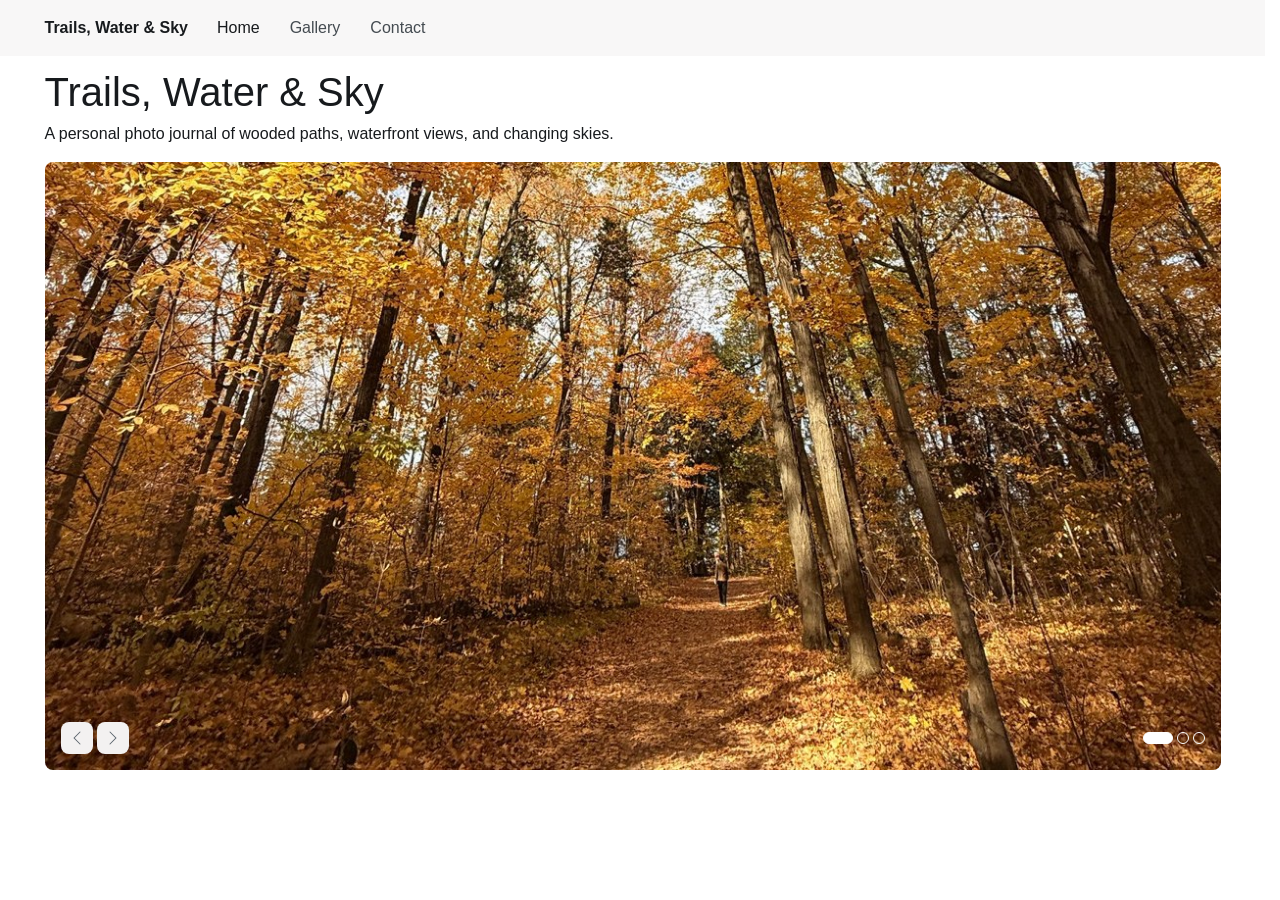
==== index.html @ 31729193 "v2" ====
<!DOCTYPE html>
<html lang="en">
<head>
    <meta charset="UTF-8">
    <meta name="viewport" content="width=device-width, initial-scale=1.0">
    <title>Home | Trails, Water &amp; Sky</title>

    <link rel="stylesheet" href="css/bootstrap.min.css">
    <link rel="stylesheet" href="css/style.css">

    <script type="module" src="js/bootstrap.bundle.min.js"></script>
</head>
<body>

    <!-- The navbar toggler uses data-bs-target to open the drawer with id="site-menu". -->

    <nav class="navbar md:navbar-expand bg-1 fg-2" aria-label="Main navigation">
        <div class="container">
            <a class="navbar-brand fw-bold" href="index.html">Trails, Water &amp; Sky</a>
            <button class="btn-icon navbar-toggler" type="button"
            data-bs-toggle="drawer" data-bs-target="#site-menu"
            aria-controls="site-menu" aria-label="Open navigation">
            <span class="navbar-toggler-icon" aria-hidden="true"></span>
        </button>

        <dialog class="drawer drawer-end" id="site-menu" aria-labelledby="site-menu-title">
            <div class="drawer-header">
                <p class="drawer-title fw-bold" id="site-menu-title">Menu</p>
                <button type="button" class="btn-close" data-bs-dismiss="drawer" aria-label="Close navigation"></button>
            </div>

            <div class="drawer-body">
                <ul class="navbar-nav">
                    <li class="nav-item"><a class="nav-link active" aria-current="page" href="index.html">Home</a></li>
                    <li class="nav-item"><a class="nav-link" href="index.html#gallery">Gallery</a></li>
                    <li class="nav-item"><a class="nav-link" href="contact.html">Contact</a></li>
                </ul>
            </div>
        </dialog>
        </div>
    </nav>


    <main class="container my-4">
        <h1>Trails, Water &amp; Sky</h1>
        <p>A personal photo journal of wooded paths, waterfront views, and changing skies.</p>

        <!-- All carousel controls target the same carousel ID. -->

        <div class="carousel carousel-overlay slide" id="photo-carousel">
            <div class="carousel-inner rounded-5">
                <div class="carousel-item active">
                    <img src="images/golden-trail copy.jpg" class="d-block w-100" alt="Golden leaves and tall tree trunks beside a leaf-covered woodland trail">
                </div>

                <div class="carousel-item">
                    <img src="images/blue-sky copy.jpg" class="d-block w-100" alt="White clouds in a blue sky framed by leafy branches on the right">
                </div>

                <div class="carousel-item">
                    <img src="images/sun-over-water copy.jpg" class="d-block w-100" alt="A bird skims rippled water below a low orange sun and its reflection">
                </div>
            </div>

            <div class="carousel-overlay-controls">
                <div>
                    <button class="btn-icon btn-sm btn-subtle theme-secondary" type="button"
                    data-bs-target="#photo-carousel" data-bs-slide="prev">
                <span class="carousel-icon-prev" aria-hidden="true"></span>
                <span class="visually-hidden">Previous</span>
            </button>

            <button class="btn-icon btn-sm btn-subtle theme-secondary" type="button"
            data-bs-target="#photo-carousel" data-bs-slide="next">
            <span class="carousel-icon-next" aria-hidden="true"></span>
            <span class="visually-hidden">Next</span>
        </button>
        </div>

        <div class="carousel-indicators">
            <button type="button" data-bs-target="#photo-carousel" data-bs-slide-to="0"
            class="active" aria-current="true" aria-label="Slide 1"></button>
            <button type="button" data-bs-target="#photo-carousel" data-bs-slide-to="1"
            aria-label="Slide 2"></button>
            <button type="button" data-bs-target="#photo-carousel" data-bs-slide-to="2"
            aria-label="Slide 3"></button>
        </div>
    </div>
</div>




</main>
    
</body>
</html>
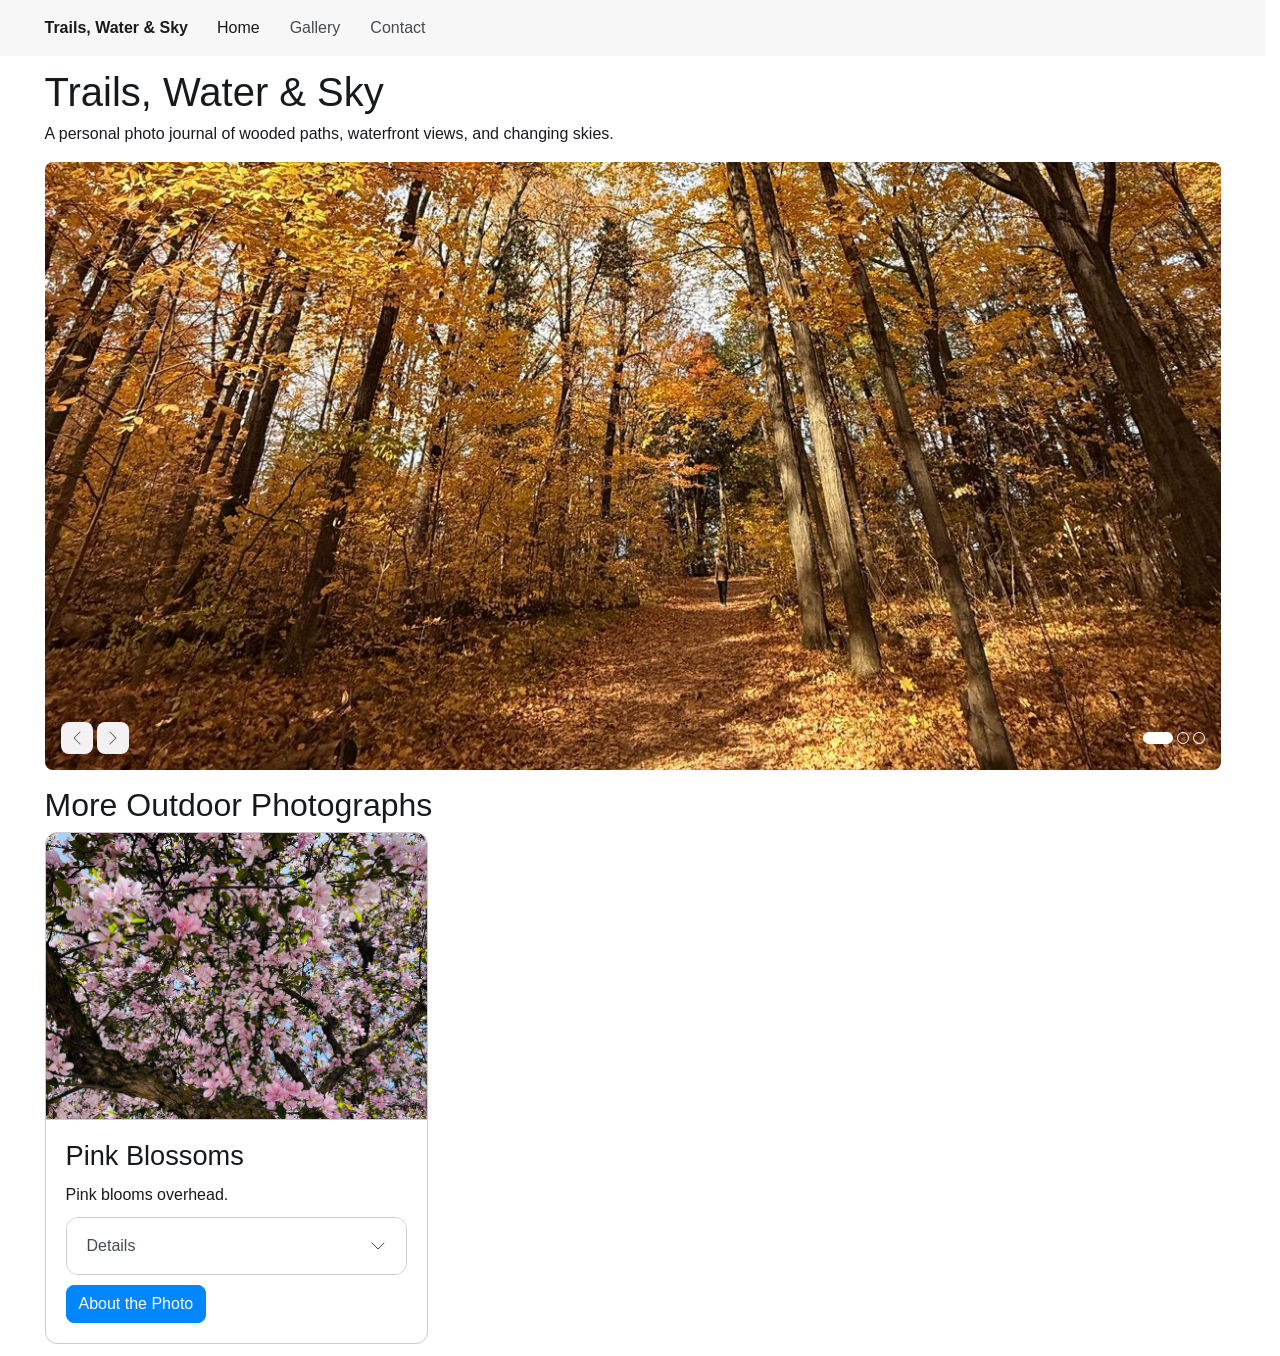
==== commit 29f946ae: "v3" ====
--- a/index.html
+++ b/index.html
@@ -90,6 +90,52 @@
 </div>
 
 
+<section class="mt-5" id="gallery">
+    <h2 class="mb-3">More Outdoor Photographs</h2>
+
+    <!-- The Bootstrap grid shows 1 card per row on small screens, 2 at middle, and 3 at large. -->
+    
+    <div class="row g-4">
+        <section class="col-12 md:col-6 lg:col-4">
+            <section class="card h-100">
+                <img src="images/pink-blossoms copy.jpg" class="card-img-top" alt="Pink blossoms and green leaves spread across dark tree branches">
+                <div class="card-body">
+                    <h3 class="card-title">Pink Blossoms</h3>
+                    <p class="card-text">Pink blooms overhead.</p>
+                    <div class="accordion">
+                        <details class="accordion-item">
+                            <summary class="accordion-header">
+                                Details
+                                <svg class="accordion-icon" viewBox="0 0 16 16" fill="none" stroke="currentColor"
+                                stroke-linecap="round" stroke-linejoin="round" aria-hidden="true">
+                                <path d="m2 5 6 6 6-6"></path>
+                            </svg>
+                            </summary>
+
+                            <div class="accordion-body">
+                                <p class="mb-0">From underneath the tree, the blossoms fill almost the entire frame. Small gaps between the branches reveal patches of blue sky.</p>
+                            </div>
+                        </details>
+                    </div>
+
+                    <button type="button" class="btn-solid theme-primary mt-auto"
+                    data-bs-toggle="dialog" data-bs-target="#pink-blossoms-dialog">
+                About the Photo
+            </button>
+            <dialog class="dialog" id="pink-blossoms-dialog" aria-labelledby="pink-blossoms-title">
+                <div class="dialog-header">
+                    <h4 class="dialog-title" id="pink-blossoms-title">Pink Blossoms</h4>
+                    <button type="button" class="btn-close" data-bs-dismiss="dialog"
+                    aria-label="Close"></button>
+                </div>
+                
+            </dialog>
+                </div>
+            </section>
+        </section>
+    </div>
+</section>
+
 
 
 </main>
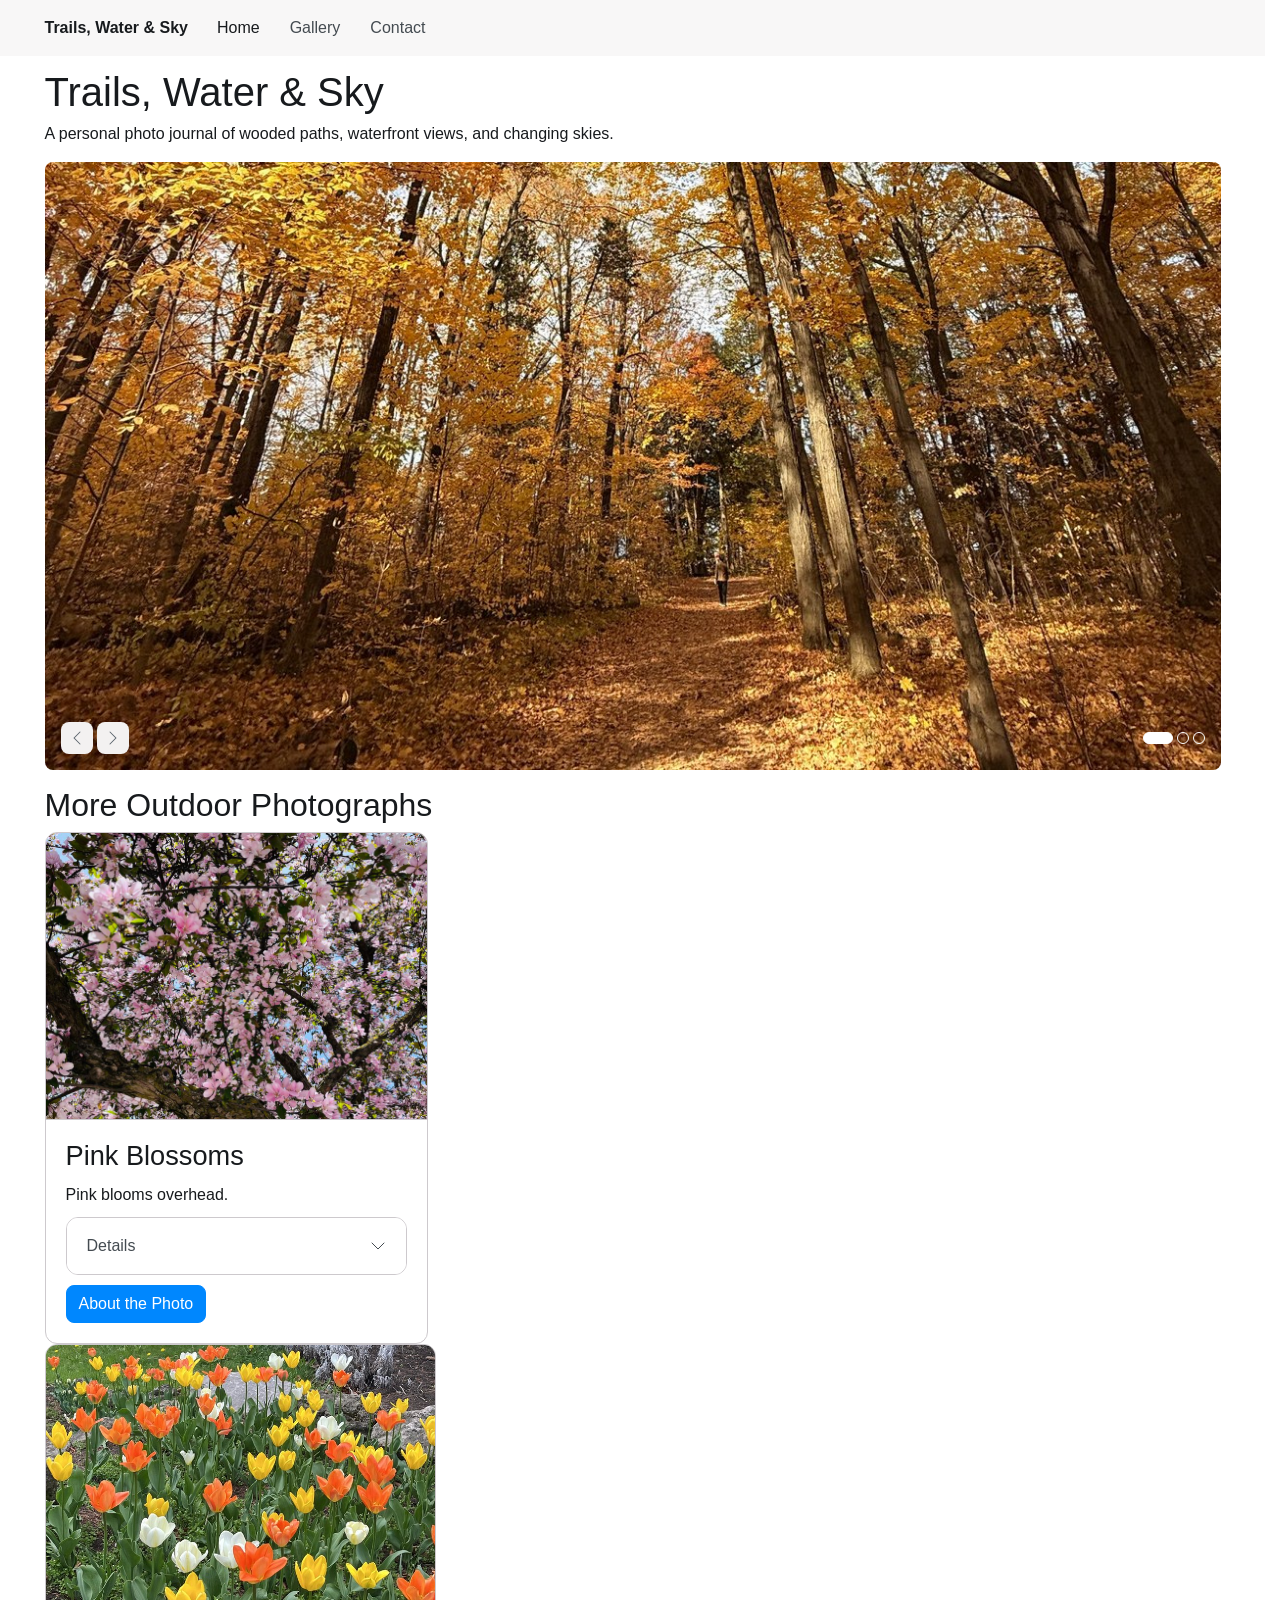
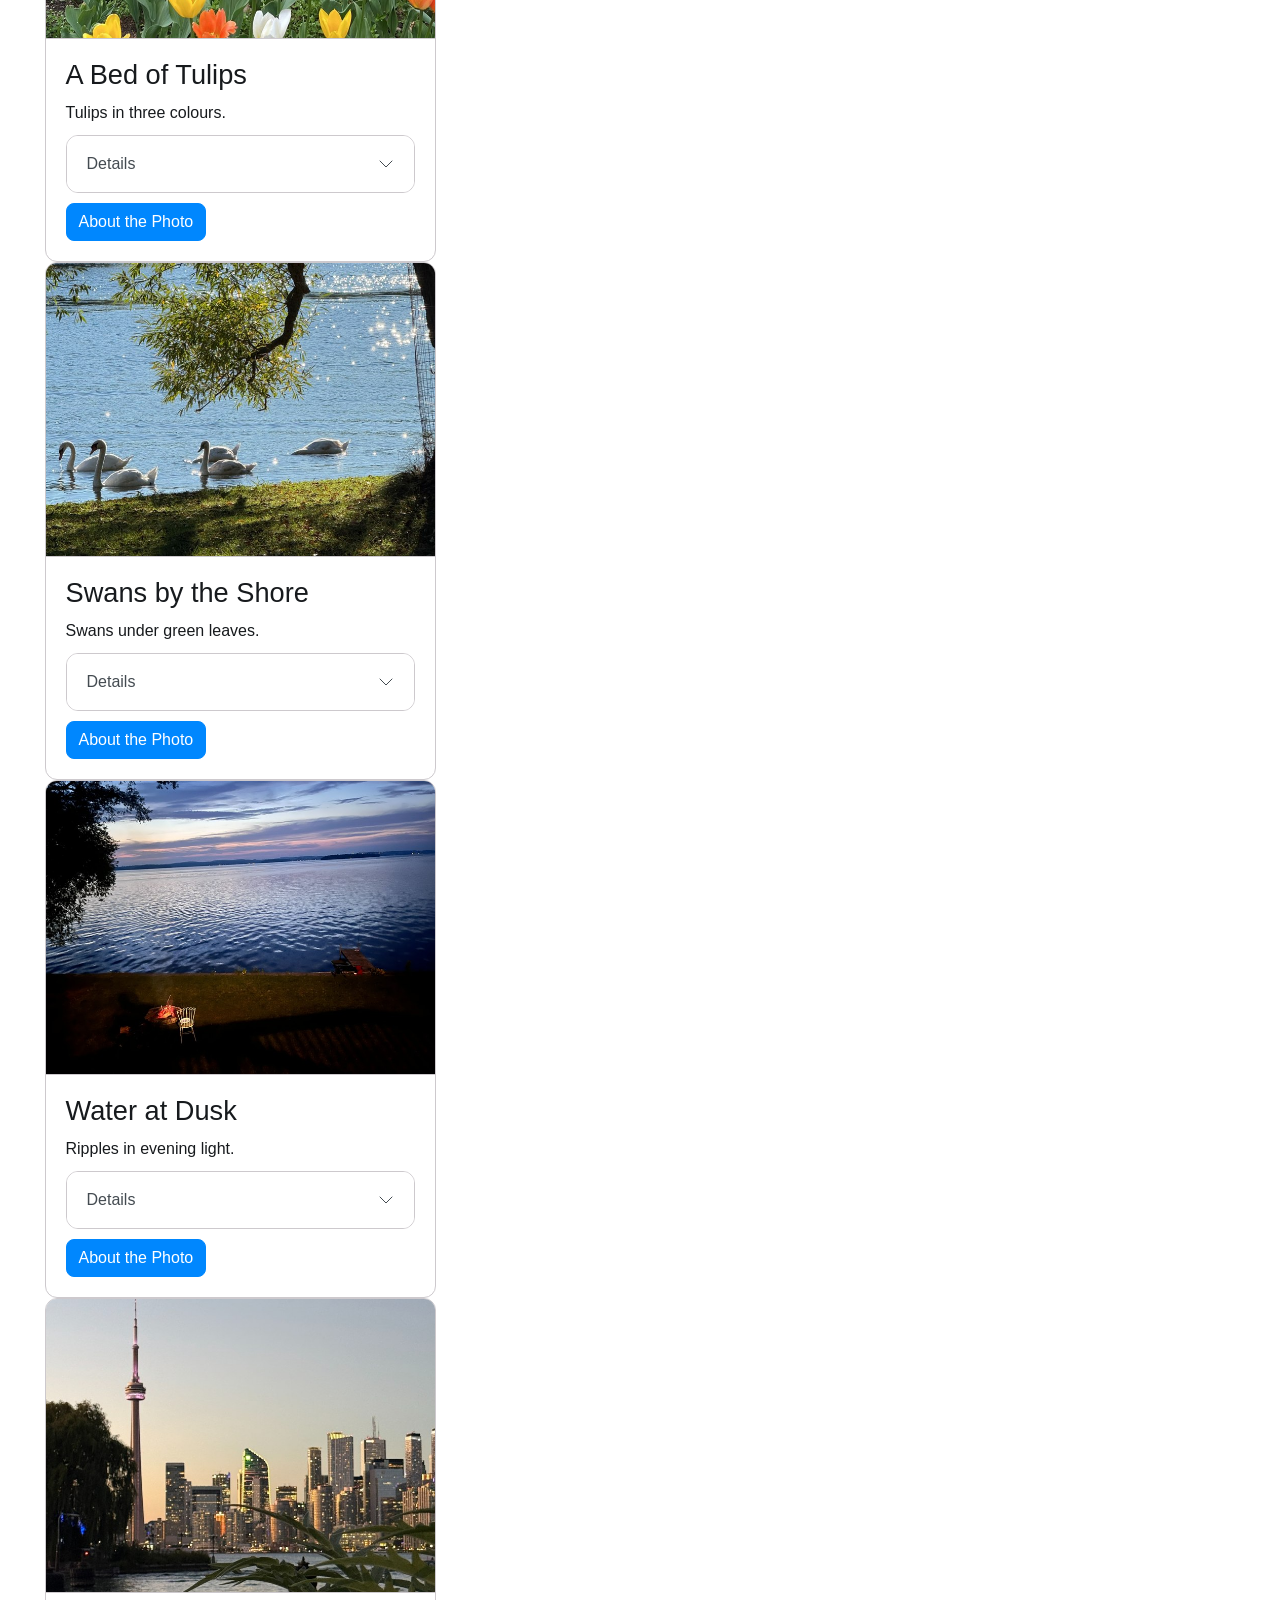
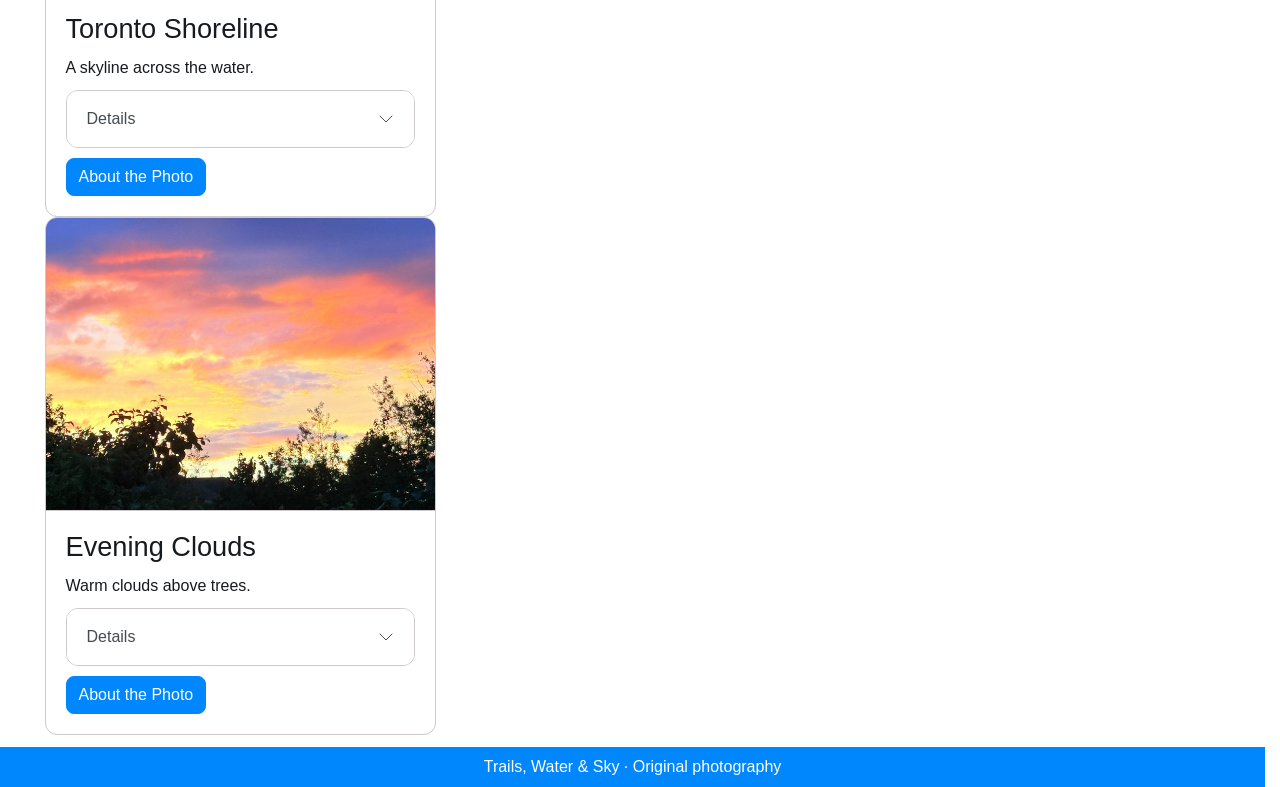
==== commit 4f84058b: "v4" ====
--- a/index.html
+++ b/index.html
@@ -128,17 +128,234 @@
                     <button type="button" class="btn-close" data-bs-dismiss="dialog"
                     aria-label="Close"></button>
                 </div>
-                
-            </dialog>
-                </div>
-            </section>
-        </section>
-    </div>
-</section>
-
-
-
-</main>
-    
+
+           <div class="dialog-body">
+                  <p class="mb-0">The low viewpoint gives the branches room to cross the frame. A thick branch leads from the lower edge into the clusters of flowers.</p>
+                </div>
+                <div class="dialog-footer">
+                  <button type="button" class="btn-solid theme-secondary"
+                    data-bs-dismiss="dialog">Close</button>
+                </div>
+              </dialog>
+            </div>
+          </section>
+        </div>
+
+        <div class="col-12 md:col-6 lg:col-4">
+          <section class="card h-100">
+            <img src="images/tulip-bed copy.jpg" class="card-img-top" alt="Orange, yellow, and white tulips rising from a bed of green leaves">
+            <div class="card-body">
+              <h3 class="card-title">A Bed of Tulips</h3>
+              <p class="card-text">Tulips in three colours.</p>
+              <div class="accordion">
+                <details class="accordion-item">
+                  <summary class="accordion-header">
+                    Details
+                    <svg class="accordion-icon" viewBox="0 0 16 16" fill="none" stroke="currentColor"
+                      stroke-linecap="round" stroke-linejoin="round" aria-hidden="true">
+                      <path d="m2 5 6 6 6-6"></path>
+                    </svg>
+                  </summary>
+                  <div class="accordion-body">
+                    <p class="mb-0">Orange, yellow, and white tulips repeat across the bed. Their green leaves make the different colours easy to pick out.</p>
+                  </div>
+                </details>
+              </div>
+              <button type="button" class="btn-solid theme-primary mt-auto"
+                data-bs-toggle="dialog" data-bs-target="#tulips-dialog">
+                About the Photo
+              </button>
+              <dialog class="dialog" id="tulips-dialog" aria-labelledby="tulips-title">
+                <div class="dialog-header">
+                  <h4 class="dialog-title" id="tulips-title">A Bed of Tulips</h4>
+                  <button type="button" class="btn-close" data-bs-dismiss="dialog"
+                    aria-label="Close"></button>
+                </div>
+                <div class="dialog-body">
+                  <p class="mb-0">Look for the taller flowers near the back. The repeated stems help connect the foreground flowers to the rest of the bed.</p>
+                </div>
+                <div class="dialog-footer">
+                  <button type="button" class="btn-solid theme-secondary"
+                    data-bs-dismiss="dialog">Close</button>
+                </div>
+              </dialog>
+            </div>
+          </section>
+        </div>
+
+        <div class="col-12 md:col-6 lg:col-4">
+          <section class="card h-100">
+            <img src="images/shore-swans copy.jpg" class="card-img-top" alt="White swans swimming in blue water below overhanging green branches">
+            <div class="card-body">
+              <h3 class="card-title">Swans by the Shore</h3>
+              <p class="card-text">Swans under green leaves.</p>
+              <div class="accordion">
+                <details class="accordion-item">
+                  <summary class="accordion-header">
+                    Details
+                    <svg class="accordion-icon" viewBox="0 0 16 16" fill="none" stroke="currentColor"
+                      stroke-linecap="round" stroke-linejoin="round" aria-hidden="true">
+                      <path d="m2 5 6 6 6-6"></path>
+                    </svg>
+                  </summary>
+                  <div class="accordion-body">
+                    <p class="mb-0">The swans gather near the bank, just below the hanging branches. Bright points of reflected light dot the water around them.</p>
+                  </div>
+                </details>
+              </div>
+              <button type="button" class="btn-solid theme-primary mt-auto"
+                data-bs-toggle="dialog" data-bs-target="#shore-swans-dialog">
+                About the Photo
+              </button>
+              <dialog class="dialog" id="shore-swans-dialog" aria-labelledby="shore-swans-title">
+                <div class="dialog-header">
+                  <h4 class="dialog-title" id="shore-swans-title">Swans by the Shore</h4>
+                  <button type="button" class="btn-close" data-bs-dismiss="dialog"
+                    aria-label="Close"></button>
+                </div>
+                <div class="dialog-body">
+                  <p class="mb-0">The photograph looks out from a shaded bank. Compare the dark plants along the edge with the lighter birds on the open water.</p>
+                </div>
+                <div class="dialog-footer">
+                  <button type="button" class="btn-solid theme-secondary"
+                    data-bs-dismiss="dialog">Close</button>
+                </div>
+              </dialog>
+            </div>
+          </section>
+        </div>
+
+        <div class="col-12 md:col-6 lg:col-4">
+          <section class="card h-100">
+            <img src="images/water-at-dusk copy.jpg" class="card-img-top" alt="A pink evening sky over rippling water, with a dock and a small fire at the shore">
+            <div class="card-body">
+              <h3 class="card-title">Water at Dusk</h3>
+              <p class="card-text">Ripples in evening light.</p>
+              <div class="accordion">
+                <details class="accordion-item">
+                  <summary class="accordion-header">
+                    Details
+                    <svg class="accordion-icon" viewBox="0 0 16 16" fill="none" stroke="currentColor"
+                      stroke-linecap="round" stroke-linejoin="round" aria-hidden="true">
+                      <path d="m2 5 6 6 6-6"></path>
+                    </svg>
+                  </summary>
+                  <div class="accordion-body">
+                    <p class="mb-0">A strip of pink remains above the far shore. Lower in the frame, a small fire adds a patch of warm colour beside the blue water.</p>
+                  </div>
+                </details>
+              </div>
+              <button type="button" class="btn-solid theme-primary mt-auto"
+                data-bs-toggle="dialog" data-bs-target="#water-at-dusk-dialog">
+                About the Photo
+              </button>
+              <dialog class="dialog" id="water-at-dusk-dialog" aria-labelledby="water-at-dusk-title">
+                <div class="dialog-header">
+                  <h4 class="dialog-title" id="water-at-dusk-title">Water at Dusk</h4>
+                  <button type="button" class="btn-close" data-bs-dismiss="dialog"
+                    aria-label="Close"></button>
+                </div>
+                <div class="dialog-body">
+                  <p class="mb-0">The dock and the chair give the foreground a sense of scale. The eye can move from the small fire to the wide stretch of water.</p>
+                </div>
+                <div class="dialog-footer">
+                  <button type="button" class="btn-solid theme-secondary"
+                    data-bs-dismiss="dialog">Close</button>
+                </div>
+              </dialog>
+            </div>
+          </section>
+        </div>
+
+        <div class="col-12 md:col-6 lg:col-4">
+          <section class="card h-100">
+            <img src="images/toronto-waterfront copy.jpg" class="card-img-top" alt="The CN Tower and Toronto skyline beyond water and foreground leaves">
+            <div class="card-body">
+              <h3 class="card-title">Toronto Shoreline</h3>
+              <p class="card-text">A skyline across the water.</p>
+              <div class="accordion">
+                <details class="accordion-item">
+                  <summary class="accordion-header">
+                    Details
+                    <svg class="accordion-icon" viewBox="0 0 16 16" fill="none" stroke="currentColor"
+                      stroke-linecap="round" stroke-linejoin="round" aria-hidden="true">
+                      <path d="m2 5 6 6 6-6"></path>
+                    </svg>
+                  </summary>
+                  <div class="accordion-body">
+                    <p class="mb-0">The CN Tower rises on the left as lights appear in the buildings across the water. The leaves near the camera give the scene depth.</p>
+                  </div>
+                </details>
+              </div>
+              <button type="button" class="btn-solid theme-primary mt-auto"
+                data-bs-toggle="dialog" data-bs-target="#toronto-waterfront-dialog">
+                About the Photo
+              </button>
+              <dialog class="dialog" id="toronto-waterfront-dialog" aria-labelledby="toronto-waterfront-title">
+                <div class="dialog-header">
+                  <h4 class="dialog-title" id="toronto-waterfront-title">Toronto Shoreline</h4>
+                  <button type="button" class="btn-close" data-bs-dismiss="dialog"
+                    aria-label="Close"></button>
+                </div>
+                <div class="dialog-body">
+                  <p class="mb-0">The waterfront viewpoint keeps the water visible between the leaves and buildings. Look at how the tower separates from the lower skyline.</p>
+                </div>
+                <div class="dialog-footer">
+                  <button type="button" class="btn-solid theme-secondary"
+                    data-bs-dismiss="dialog">Close</button>
+                </div>
+              </dialog>
+            </div>
+          </section>
+        </div>
+
+        <div class="col-12 md:col-6 lg:col-4">
+          <section class="card h-100">
+            <img src="images/evening-clouds copy.jpg" class="card-img-top" alt="Orange and pink clouds below a deep blue sky and above dark treetops">
+            <div class="card-body">
+              <h3 class="card-title">Evening Clouds</h3>
+              <p class="card-text">Warm clouds above trees.</p>
+              <div class="accordion">
+                <details class="accordion-item">
+                  <summary class="accordion-header">
+                    Details
+                    <svg class="accordion-icon" viewBox="0 0 16 16" fill="none" stroke="currentColor"
+                      stroke-linecap="round" stroke-linejoin="round" aria-hidden="true">
+                      <path d="m2 5 6 6 6-6"></path>
+                    </svg>
+                  </summary>
+                  <div class="accordion-body">
+                    <p class="mb-0">The sky moves from deep blue at the top to orange and pink lower down. Dark trees give the brighter clouds a clear edge.</p>
+                  </div>
+                </details>
+              </div>
+              <button type="button" class="btn-solid theme-primary mt-auto"
+                data-bs-toggle="dialog" data-bs-target="#evening-clouds-dialog">
+                About the Photo
+              </button>
+              <dialog class="dialog" id="evening-clouds-dialog" aria-labelledby="evening-clouds-title">
+                <div class="dialog-header">
+                  <h4 class="dialog-title" id="evening-clouds-title">Evening Clouds</h4>
+                  <button type="button" class="btn-close" data-bs-dismiss="dialog"
+                    aria-label="Close"></button>
+                </div>
+                <div class="dialog-body">
+                  <p class="mb-0">The branches occupy only the bottom of the frame. Leaving the upper area open lets the layers of colour carry the image.</p>
+                </div>
+                <div class="dialog-footer">
+                  <button type="button" class="btn-solid theme-secondary"
+                    data-bs-dismiss="dialog">Close</button>
+                </div>
+              </dialog>
+            </div>
+          </section>
+        </div>
+      </div>
+    </section>
+  </main>
+
+  <footer class="bg-primary fg-contrast-primary text-center p-3">
+    <p class="mb-0">Trails, Water &amp; Sky · Original photography</p>
+  </footer>
 </body>
 </html>
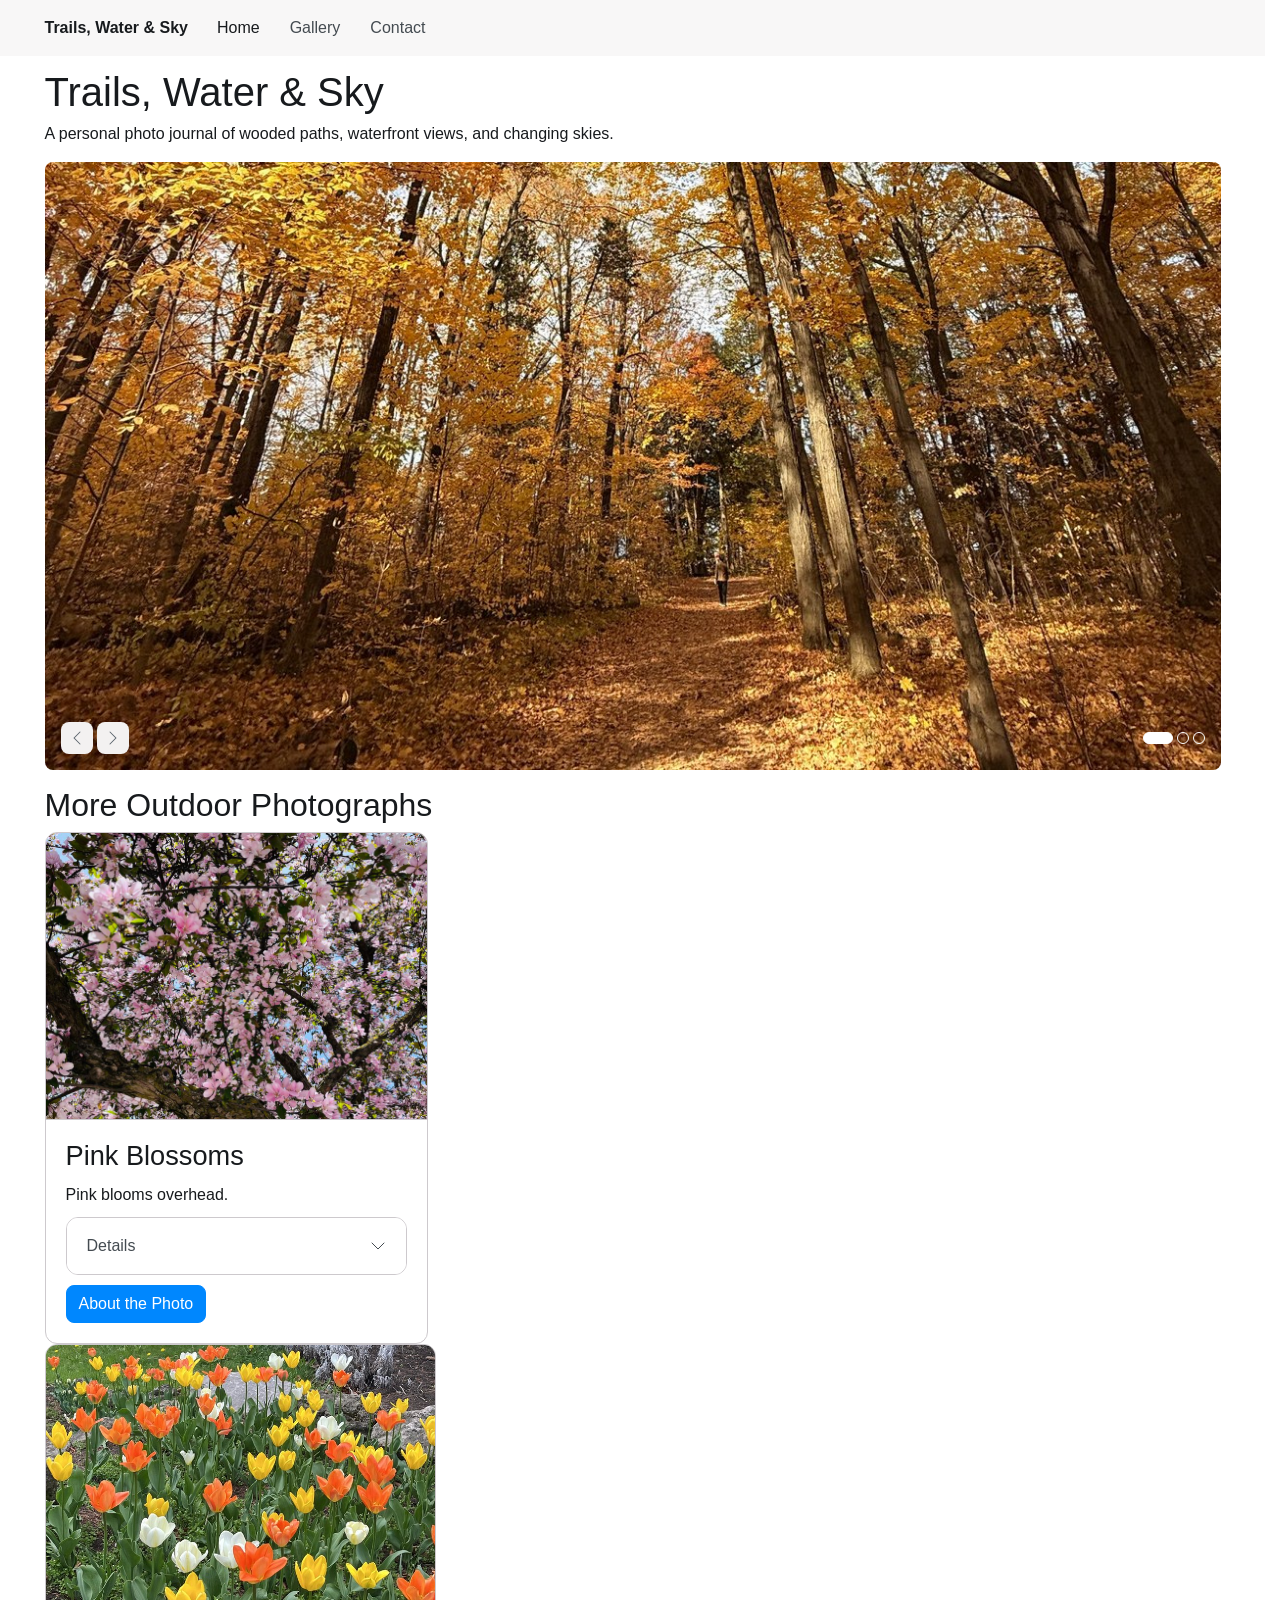
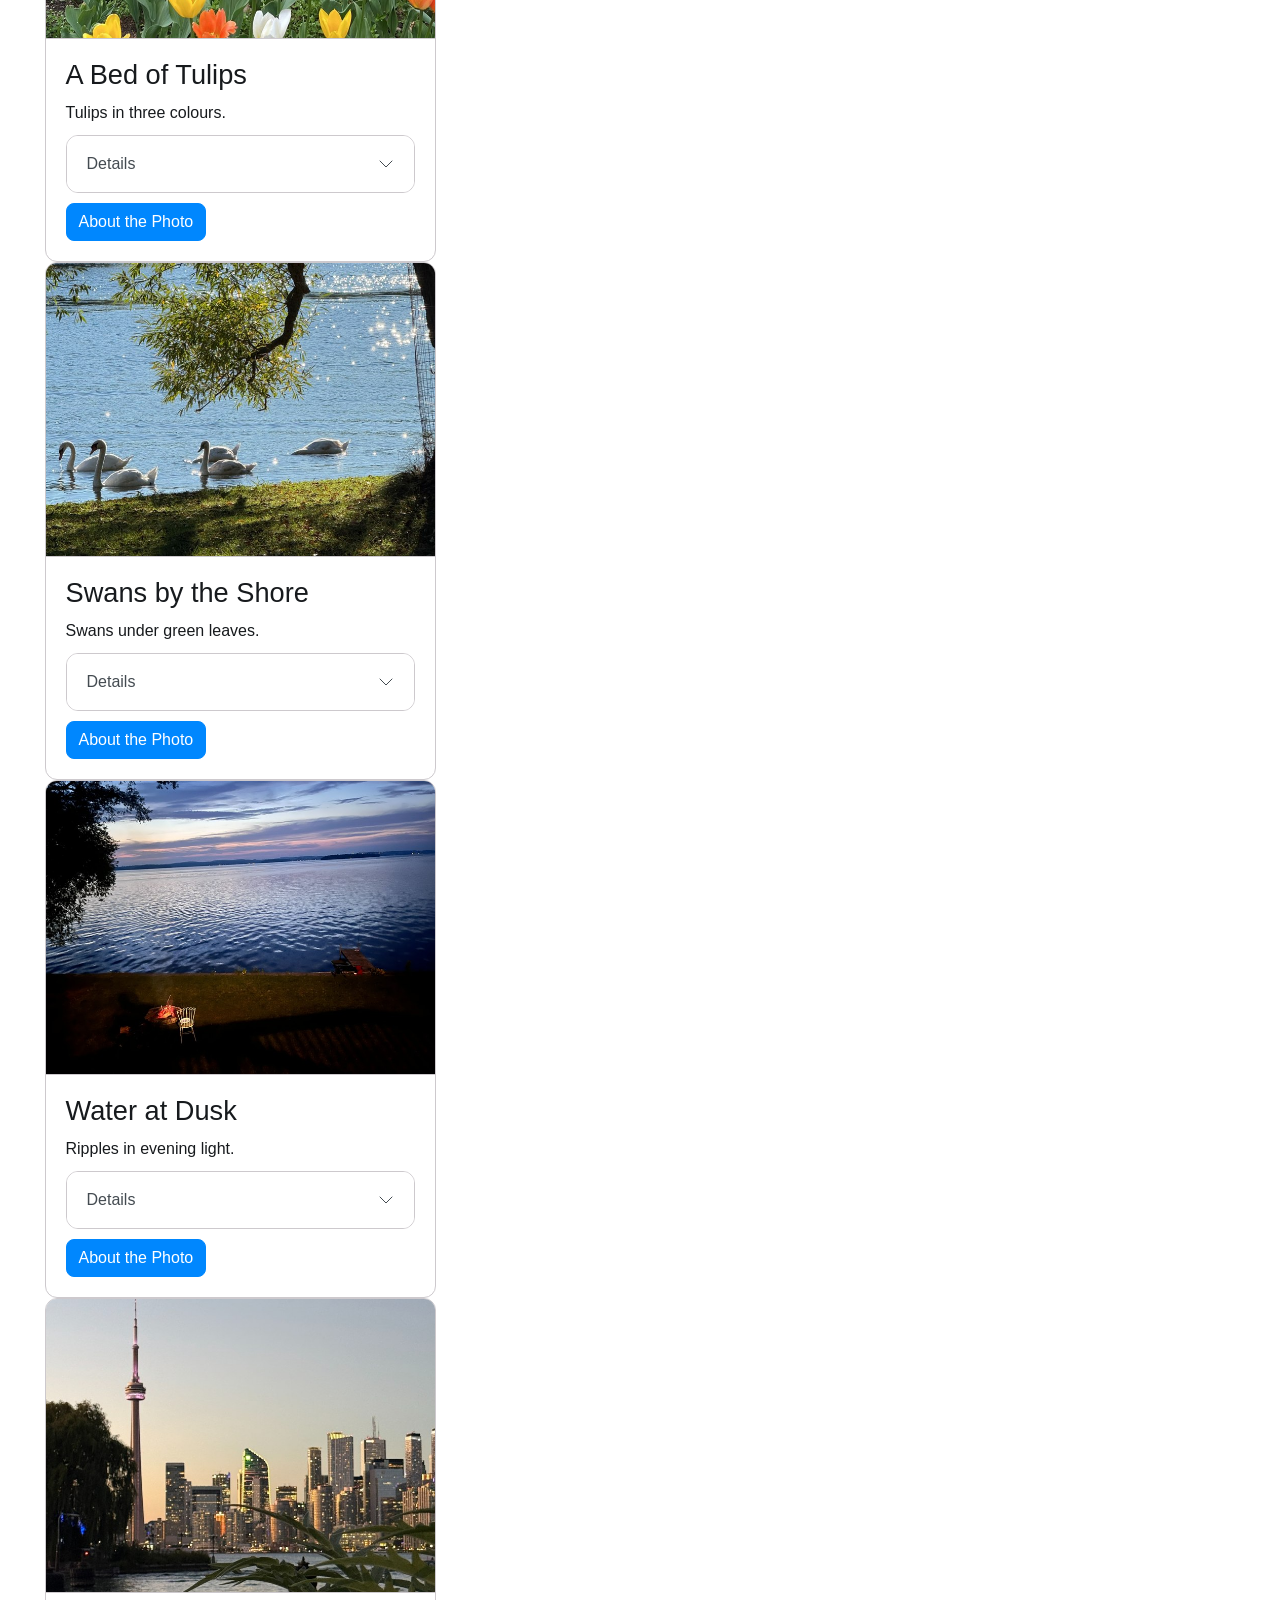
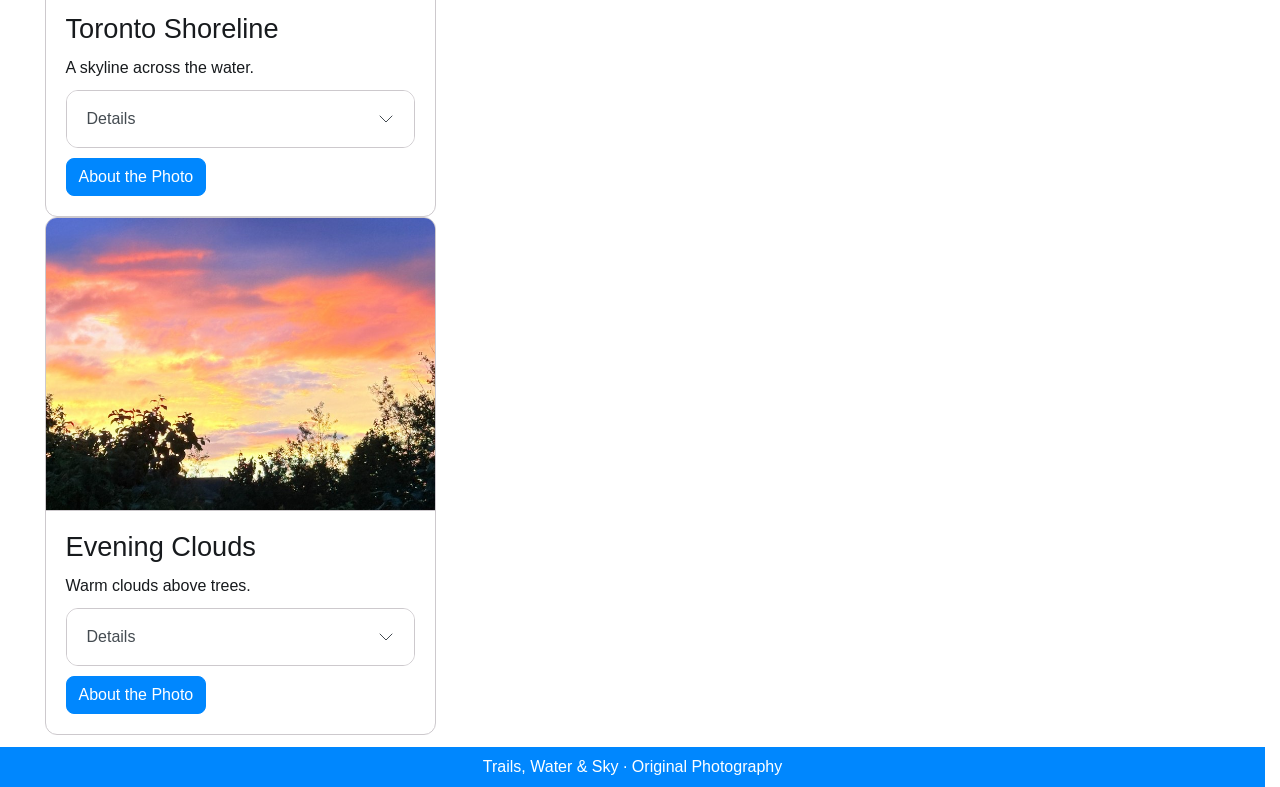
==== commit 0d87579a: "v7" ====
--- a/index.html
+++ b/index.html
@@ -355,7 +355,7 @@
   </main>
 
   <footer class="bg-primary fg-contrast-primary text-center p-3">
-    <p class="mb-0">Trails, Water &amp; Sky · Original photography</p>
+    <p class="mb-0">Trails, Water &amp; Sky · Original Photography</p>
   </footer>
 </body>
 </html>
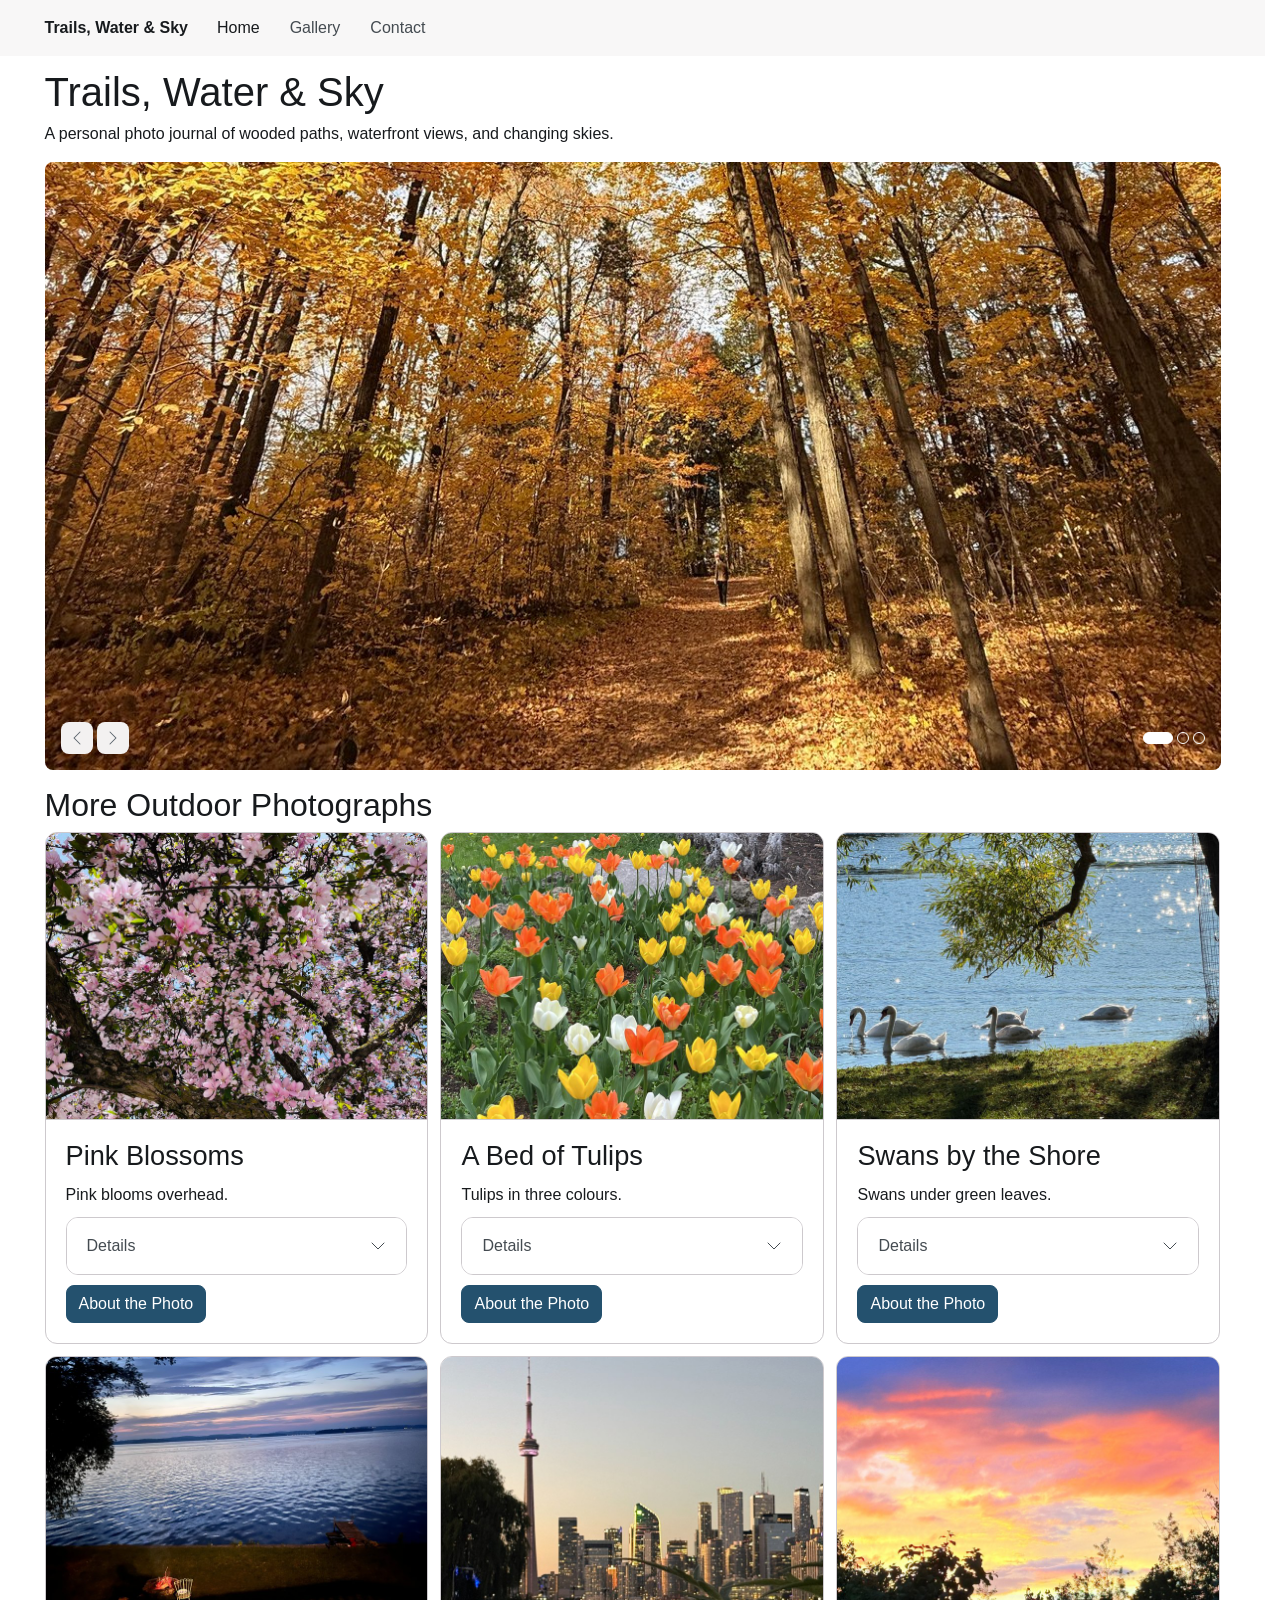
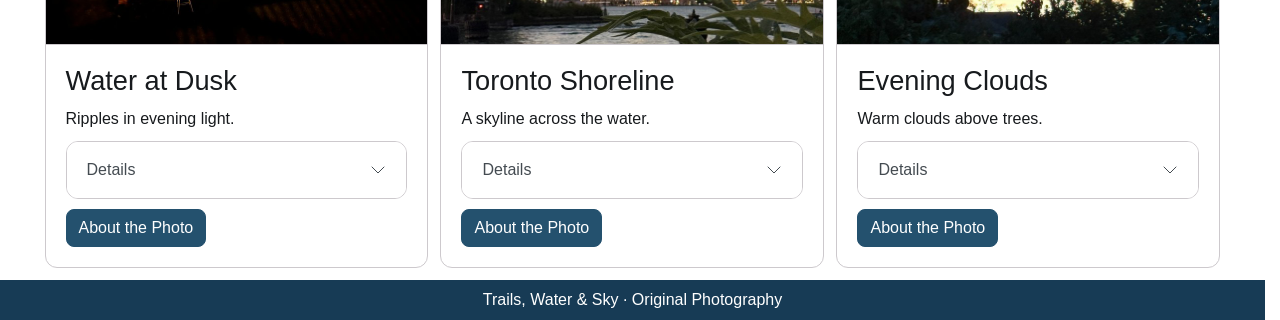
==== commit 34a07909: "v9" ====
--- a/index.html
+++ b/index.html
@@ -96,7 +96,7 @@
     <!-- The Bootstrap grid shows 1 card per row on small screens, 2 at middle, and 3 at large. -->
     
     <div class="row g-4">
-        <section class="col-12 md:col-6 lg:col-4">
+        <div class="col-12 md:col-6 lg:col-4">
             <section class="card h-100">
                 <img src="images/pink-blossoms copy.jpg" class="card-img-top" alt="Pink blossoms and green leaves spread across dark tree branches">
                 <div class="card-body">
--- a/css/style.css
+++ b/css/style.css
@@ -0,0 +1,15 @@
+
+:root{
+    --bs-primary-bg:#173b55;
+    --bs-primary-fg:#24516e;
+    --bs-primary-fg-emphasis:#112c42;
+    --bs-primary-border:#24516e;
+    --bs-primary-focus-ring:#426a87;
+    --bs-primary-contrast:#ffffff;
+}
+
+.btn-solid.theme-primary{
+    --bs-theme-bg:#24516e;
+    --bs-theme-border:#24516e;
+    --bs-theme-contrast:#ffffff;
+}
